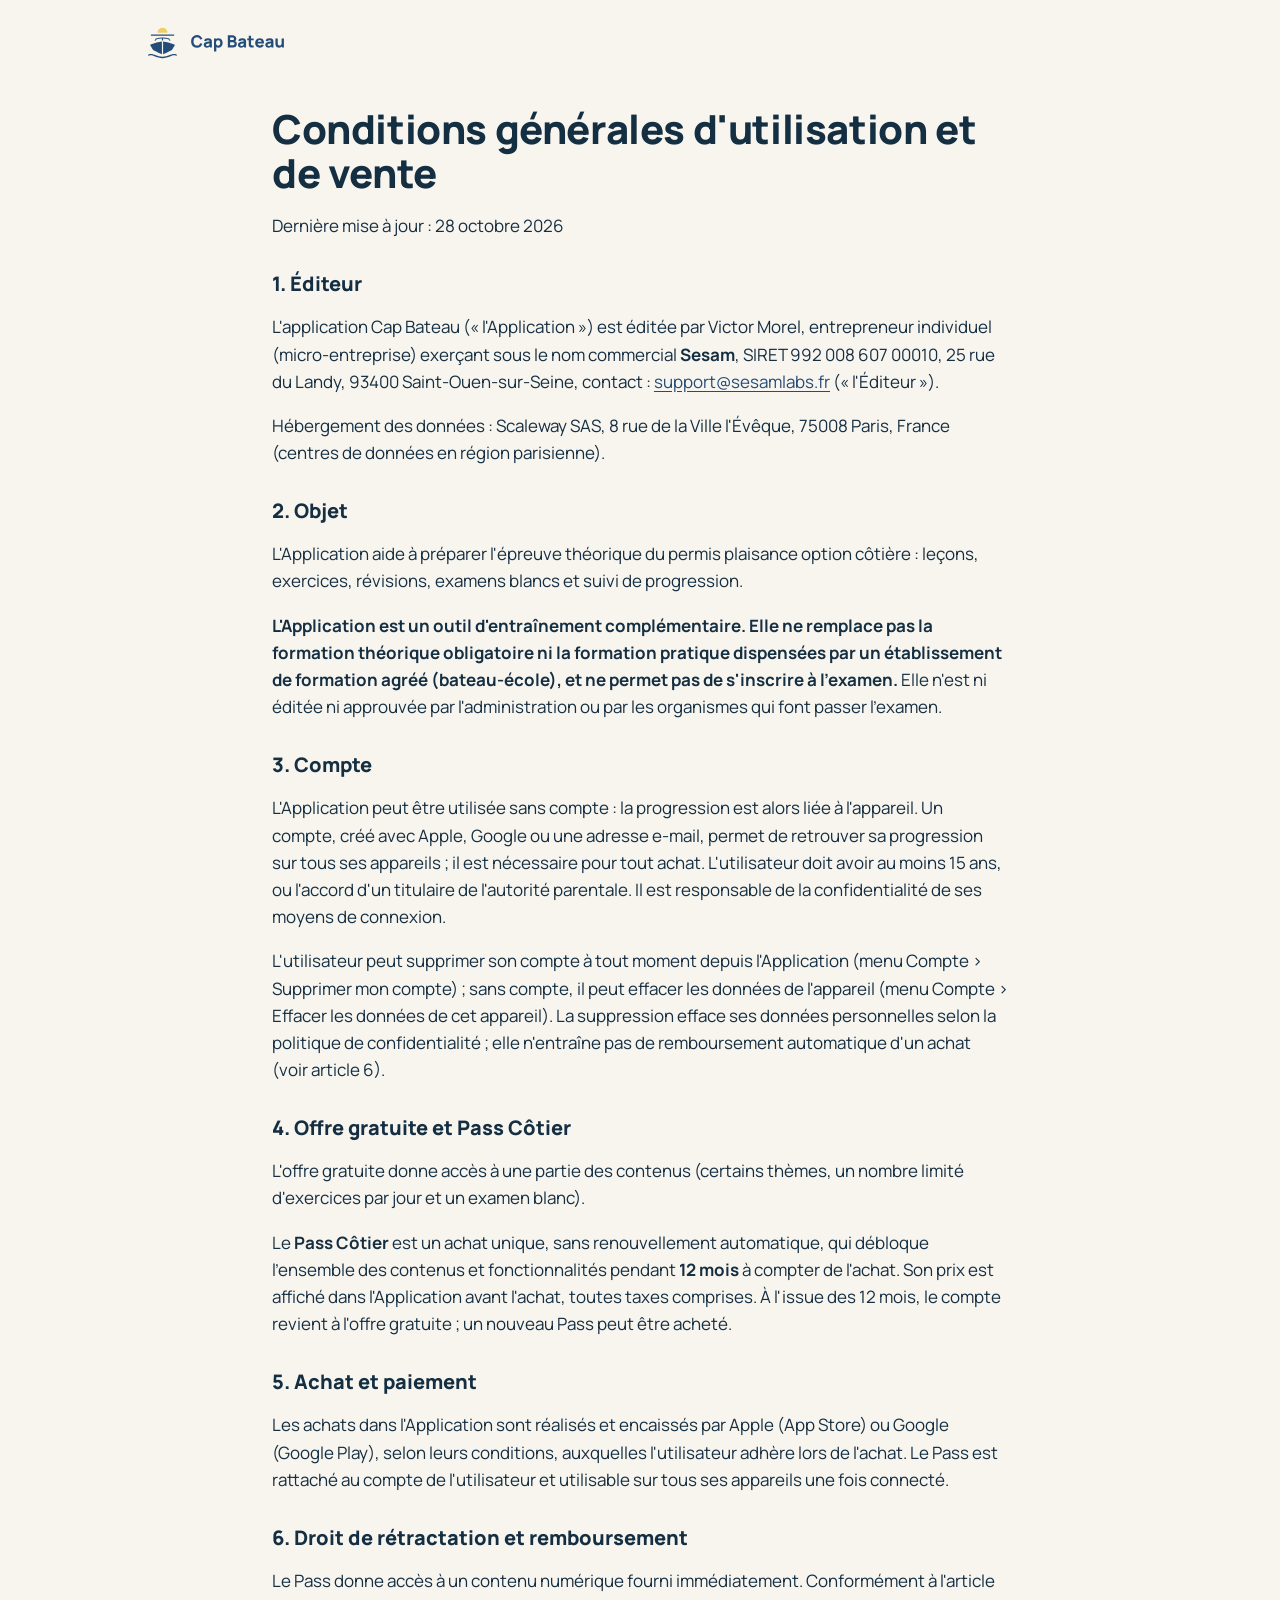
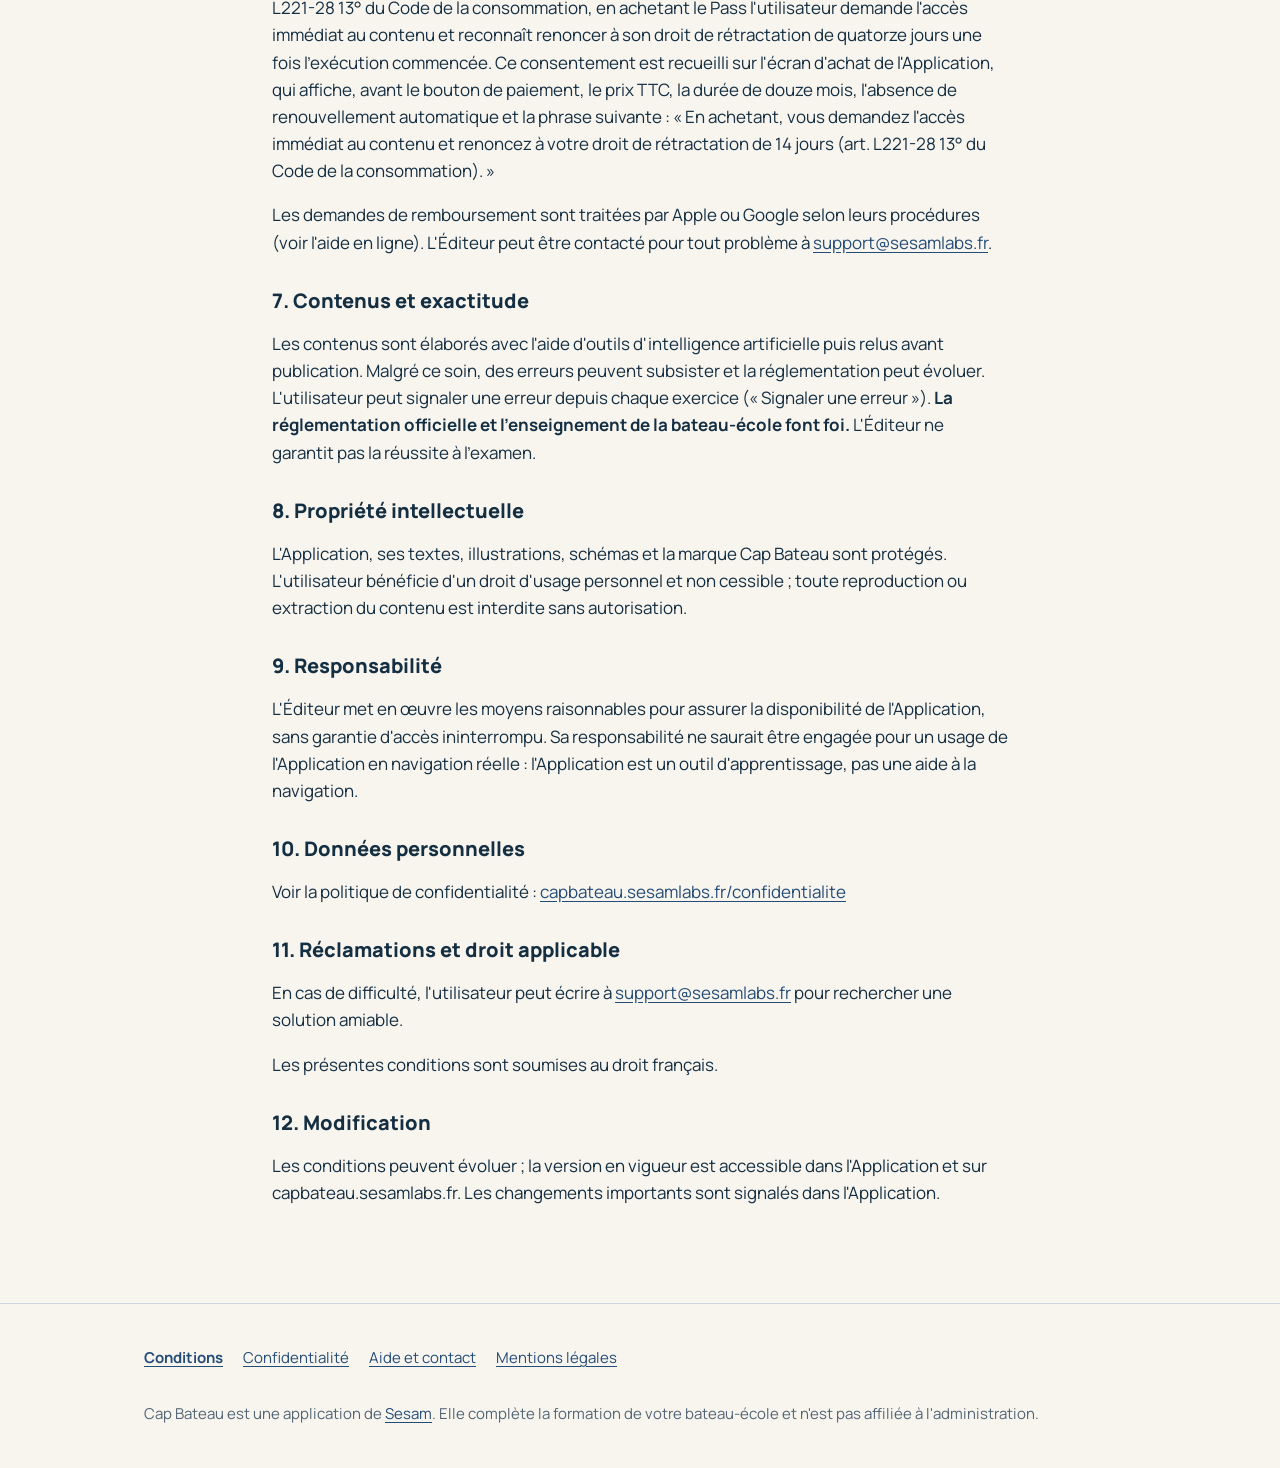
==== cgu/index.html @ d5c6e65d "Publish 63da942b0464" ====
<!DOCTYPE html>
<!-- Generated by scripts/site/capbateau.ts from docs/legal/cgu.fr.md. Edit the Markdown, not this file. -->
<html lang="fr">
<head>
  <meta charset="utf-8">
  <meta name="viewport" content="width=device-width, initial-scale=1">
  <title>Conditions générales d'utilisation et de vente — Cap Bateau</title>
  <meta name="description" content="Conditions générales d'utilisation et de vente de Cap Bateau.">
  <link rel="canonical" href="https://capbateau.sesamlabs.fr/cgu/">
  <meta name="theme-color" media="(prefers-color-scheme: light)" content="#F8F5EE">
  <meta name="theme-color" media="(prefers-color-scheme: dark)" content="#102536">
  <link rel="icon" href="/assets/favicon-32.png" type="image/png" sizes="32x32">
  <link rel="apple-touch-icon" href="/assets/apple-touch-icon.png">
  <link rel="stylesheet" href="/styles.css">
</head>
<body>
  <a class="skip-link" href="#main">Aller au contenu</a>
  <header class="site-header">
    <div class="wrap">
      <a class="brand" href="/" aria-label="Cap Bateau, accueil">
        <picture>
          <source srcset="/assets/wordmark-dark.svg" media="(prefers-color-scheme: dark)">
          <img src="/assets/wordmark.svg" alt="" width="156" height="40">
        </picture>
      </a>
    </div>
  </header>
  <main id="main" class="wrap legal">
    <h1>Conditions générales d'utilisation et de vente</h1>
    <p>Dernière mise à jour : 28 octobre 2026</p>
    <h2>1. Éditeur</h2>
    <p>L'application Cap Bateau (« l'Application ») est éditée par Victor Morel, entrepreneur individuel (micro-entreprise) exerçant sous le nom commercial <strong>Sesam</strong>, SIRET 992 008 607 00010, 25 rue du Landy, 93400 Saint-Ouen-sur-Seine, contact : <a href="mailto:support@sesamlabs.fr">support@sesamlabs.fr</a> (« l'Éditeur »).</p>
    <p>Hébergement des données : Scaleway SAS, 8 rue de la Ville l'Évêque, 75008 Paris, France (centres de données en région parisienne).</p>
    <h2>2. Objet</h2>
    <p>L'Application aide à préparer l'épreuve théorique du permis plaisance option côtière : leçons, exercices, révisions, examens blancs et suivi de progression.</p>
    <p><strong>L'Application est un outil d'entraînement complémentaire. Elle ne remplace pas la formation théorique obligatoire ni la formation pratique dispensées par un établissement de formation agréé (bateau-école), et ne permet pas de s'inscrire à l'examen.</strong> Elle n'est ni éditée ni approuvée par l'administration ou par les organismes qui font passer l'examen.</p>
    <h2>3. Compte</h2>
    <p>L'Application peut être utilisée sans compte : la progression est alors liée à l'appareil. Un compte, créé avec Apple, Google ou une adresse e-mail, permet de retrouver sa progression sur tous ses appareils ; il est nécessaire pour tout achat. L'utilisateur doit avoir au moins 15 ans, ou l'accord d'un titulaire de l'autorité parentale. Il est responsable de la confidentialité de ses moyens de connexion.</p>
    <p>L'utilisateur peut supprimer son compte à tout moment depuis l'Application (menu Compte › Supprimer mon compte) ; sans compte, il peut effacer les données de l'appareil (menu Compte › Effacer les données de cet appareil). La suppression efface ses données personnelles selon la politique de confidentialité ; elle n'entraîne pas de remboursement automatique d'un achat (voir article 6).</p>
    <h2>4. Offre gratuite et Pass Côtier</h2>
    <p>L'offre gratuite donne accès à une partie des contenus (certains thèmes, un nombre limité d'exercices par jour et un examen blanc).</p>
    <p>Le <strong>Pass Côtier</strong> est un achat unique, sans renouvellement automatique, qui débloque l'ensemble des contenus et fonctionnalités pendant <strong>12 mois</strong> à compter de l'achat. Son prix est affiché dans l'Application avant l'achat, toutes taxes comprises. À l'issue des 12 mois, le compte revient à l'offre gratuite ; un nouveau Pass peut être acheté.</p>
    <h2>5. Achat et paiement</h2>
    <p>Les achats dans l'Application sont réalisés et encaissés par Apple (App Store) ou Google (Google Play), selon leurs conditions, auxquelles l'utilisateur adhère lors de l'achat. Le Pass est rattaché au compte de l'utilisateur et utilisable sur tous ses appareils une fois connecté.</p>
    <h2>6. Droit de rétractation et remboursement</h2>
    <p>Le Pass donne accès à un contenu numérique fourni immédiatement. Conformément à l'article L221-28 13° du Code de la consommation, en achetant le Pass l'utilisateur demande l'accès immédiat au contenu et reconnaît renoncer à son droit de rétractation de quatorze jours une fois l'exécution commencée. Ce consentement est recueilli sur l'écran d'achat de l'Application, qui affiche, avant le bouton de paiement, le prix TTC, la durée de douze mois, l'absence de renouvellement automatique et la phrase suivante : « En achetant, vous demandez l'accès immédiat au contenu et renoncez à votre droit de rétractation de 14 jours (art. L221-28 13° du Code de la consommation). »</p>
    <p>Les demandes de remboursement sont traitées par Apple ou Google selon leurs procédures (voir l'aide en ligne). L'Éditeur peut être contacté pour tout problème à <a href="mailto:support@sesamlabs.fr">support@sesamlabs.fr</a>.</p>
    <h2>7. Contenus et exactitude</h2>
    <p>Les contenus sont élaborés avec l'aide d'outils d'intelligence artificielle puis relus avant publication. Malgré ce soin, des erreurs peuvent subsister et la réglementation peut évoluer. L'utilisateur peut signaler une erreur depuis chaque exercice (« Signaler une erreur »). <strong>La réglementation officielle et l'enseignement de la bateau-école font foi.</strong> L'Éditeur ne garantit pas la réussite à l'examen.</p>
    <h2>8. Propriété intellectuelle</h2>
    <p>L'Application, ses textes, illustrations, schémas et la marque Cap Bateau sont protégés. L'utilisateur bénéficie d'un droit d'usage personnel et non cessible ; toute reproduction ou extraction du contenu est interdite sans autorisation.</p>
    <h2>9. Responsabilité</h2>
    <p>L'Éditeur met en œuvre les moyens raisonnables pour assurer la disponibilité de l'Application, sans garantie d'accès ininterrompu. Sa responsabilité ne saurait être engagée pour un usage de l'Application en navigation réelle : l'Application est un outil d'apprentissage, pas une aide à la navigation.</p>
    <h2>10. Données personnelles</h2>
    <p>Voir la politique de confidentialité : <a href="/confidentialite/">capbateau.sesamlabs.fr/confidentialite</a></p>
    <h2>11. Réclamations et droit applicable</h2>
    <p>En cas de difficulté, l'utilisateur peut écrire à <a href="mailto:support@sesamlabs.fr">support@sesamlabs.fr</a> pour rechercher une solution amiable.</p>
    <p>Les présentes conditions sont soumises au droit français.</p>
    <h2>12. Modification</h2>
    <p>Les conditions peuvent évoluer ; la version en vigueur est accessible dans l'Application et sur capbateau.sesamlabs.fr. Les changements importants sont signalés dans l'Application.</p>
  </main>
  <footer class="site-footer">
    <div class="wrap">
      <nav aria-label="Informations">
        <ul>
          <li><a href="/cgu/" aria-current="page">Conditions</a></li>
          <li><a href="/confidentialite/">Confidentialité</a></li>
          <li><a href="/support/">Aide et contact</a></li>
          <li><a href="/support/#mentions-legales">Mentions légales</a></li>
        </ul>
      </nav>
      <p>Cap Bateau est une application de <a href="https://sesamlabs.fr/">Sesam</a>. Elle complète la formation de votre bateau-école et n'est pas affiliée à l'administration.</p>
    </div>
  </footer>
</body>
</html>
---- styles.css ----
/* Cap Bateau product site. Colours, font and radii come from tokens.css (generated from the brand pack). */
@import url("tokens.css");

*, *::before, *::after { box-sizing: border-box; }
html { -webkit-text-size-adjust: 100%; }
body {
  margin: 0;
  background: var(--cb-background);
  color: var(--cb-text);
  font-family: var(--cb-font);
  font-size: 1.0625rem;
  line-height: 1.6;
}
img { max-width: 100%; height: auto; }
a { color: var(--cb-primary); text-underline-offset: 0.18em; }
a:hover { color: var(--cb-primary-pressed); }
:focus-visible { outline: 3px solid var(--cb-focus); outline-offset: 2px; border-radius: 4px; }

.wrap { width: min(100% - 2rem, 62rem); margin-inline: auto; }
.skip-link { position: absolute; left: -999px; top: 0.5rem; padding: 0.5rem 1rem; background: var(--cb-surface); border-radius: var(--cb-radius-control); }
.skip-link:focus { left: 1rem; }

.site-header { padding-block: 1.25rem; }
.brand { display: inline-flex; min-height: var(--cb-touch-target); align-items: center; }
.brand img { display: block; }

.hero { padding-block: 2rem 3rem; }
.hero-grid { display: grid; gap: 2rem; align-items: center; }
@media (min-width: 46rem) { .hero-grid { grid-template-columns: 1.4fr 1fr; } }
.hero-art { justify-self: center; }
.eyebrow { margin: 0 0 0.5rem; color: var(--cb-text-secondary); font-size: 0.8125rem; font-weight: 700; letter-spacing: 0.06em; text-transform: uppercase; }
h1 { margin: 0 0 1rem; font-size: clamp(2rem, 1.2rem + 3.2vw, 3.25rem); line-height: 1.1; font-weight: 800; letter-spacing: -0.01em; }
.lede { margin: 0 0 1.25rem; font-size: 1.1875rem; color: var(--cb-text-secondary); max-width: 34rem; }
.availability {
  display: inline-block; margin: 0; padding: 0.625rem 1rem;
  background: var(--cb-surface); border: 1px solid var(--cb-border); border-radius: 999px;
  font-weight: 600;
}

.section { padding-block: 1.5rem; }
h2 { margin: 0 0 1rem; font-size: 1.5rem; line-height: 1.25; font-weight: 800; }
h3 { margin: 1.5rem 0 0.25rem; font-size: 1.0625rem; font-weight: 700; }
.features { list-style: none; margin: 0; padding: 0; display: grid; gap: 0.75rem; }
@media (min-width: 46rem) { .features { grid-template-columns: 1fr 1fr; } }
.features li, .card {
  padding: 1rem 1.25rem; background: var(--cb-surface);
  border: 1px solid var(--cb-border); border-radius: var(--cb-radius-card);
}
.features strong { display: block; }
.offer p { margin: 0 0 0.5rem; }
.offer .price { margin: 0; font-size: 1.25rem; }

.legal { padding-block: 1rem 3rem; max-width: 46rem; }
.legal h1 { font-size: clamp(1.75rem, 1.3rem + 1.8vw, 2.5rem); }
.legal h2 { margin-top: 2rem; font-size: 1.25rem; }
.table-wrap { overflow-x: auto; margin-block: 1rem; border: 1px solid var(--cb-border); border-radius: var(--cb-radius-card); background: var(--cb-surface); }
table { border-collapse: collapse; width: 100%; font-size: 0.9375rem; }
th, td { padding: 0.625rem 0.75rem; text-align: left; vertical-align: top; border-bottom: 1px solid var(--cb-border); }
th { background: var(--cb-surface-subtle); }
tbody tr:last-child td { border-bottom: 0; }
.placeholder { background: var(--cb-warning-surface); color: var(--cb-warning); border-radius: 4px; padding-inline: 0.2em; }
.draft { padding: 0.75rem 1rem; border-radius: var(--cb-radius-control); font-weight: 600; }

.button {
  display: inline-flex; align-items: center; min-height: var(--cb-touch-target); padding-inline: 1.25rem;
  background: var(--cb-primary); color: var(--cb-on-primary); border-radius: var(--cb-radius-control);
  font-weight: 700; text-decoration: none;
}
.button:hover { background: var(--cb-primary-pressed); color: var(--cb-on-primary); }

.site-footer { margin-top: 2rem; padding-block: 2rem; border-top: 1px solid var(--cb-border); color: var(--cb-text-secondary); font-size: 0.9375rem; }
.site-footer ul { list-style: none; margin: 0 0 0.75rem; padding: 0; display: flex; flex-wrap: wrap; gap: 0.25rem 1.25rem; }
.site-footer a { display: inline-block; min-height: 2.75rem; line-height: 2.75rem; }
.site-footer p { margin: 0; }
[aria-current="page"] { font-weight: 700; }
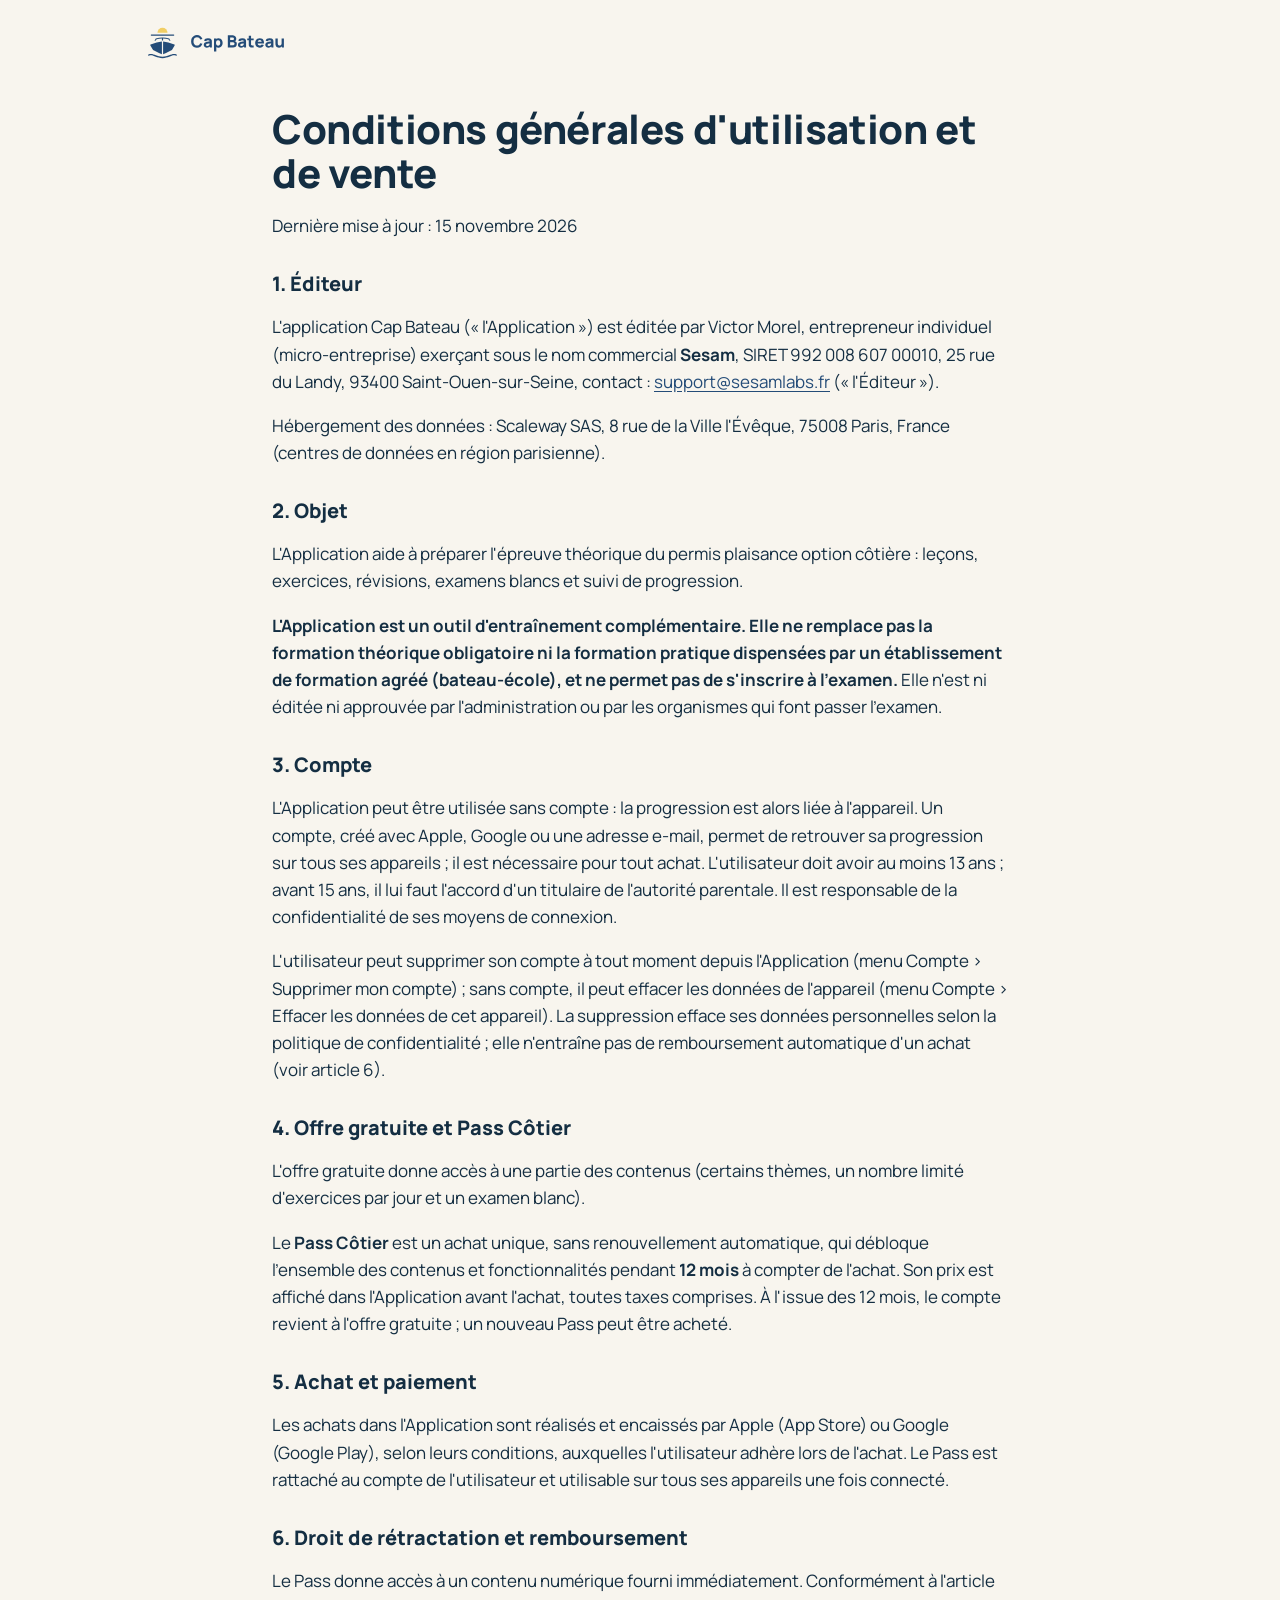
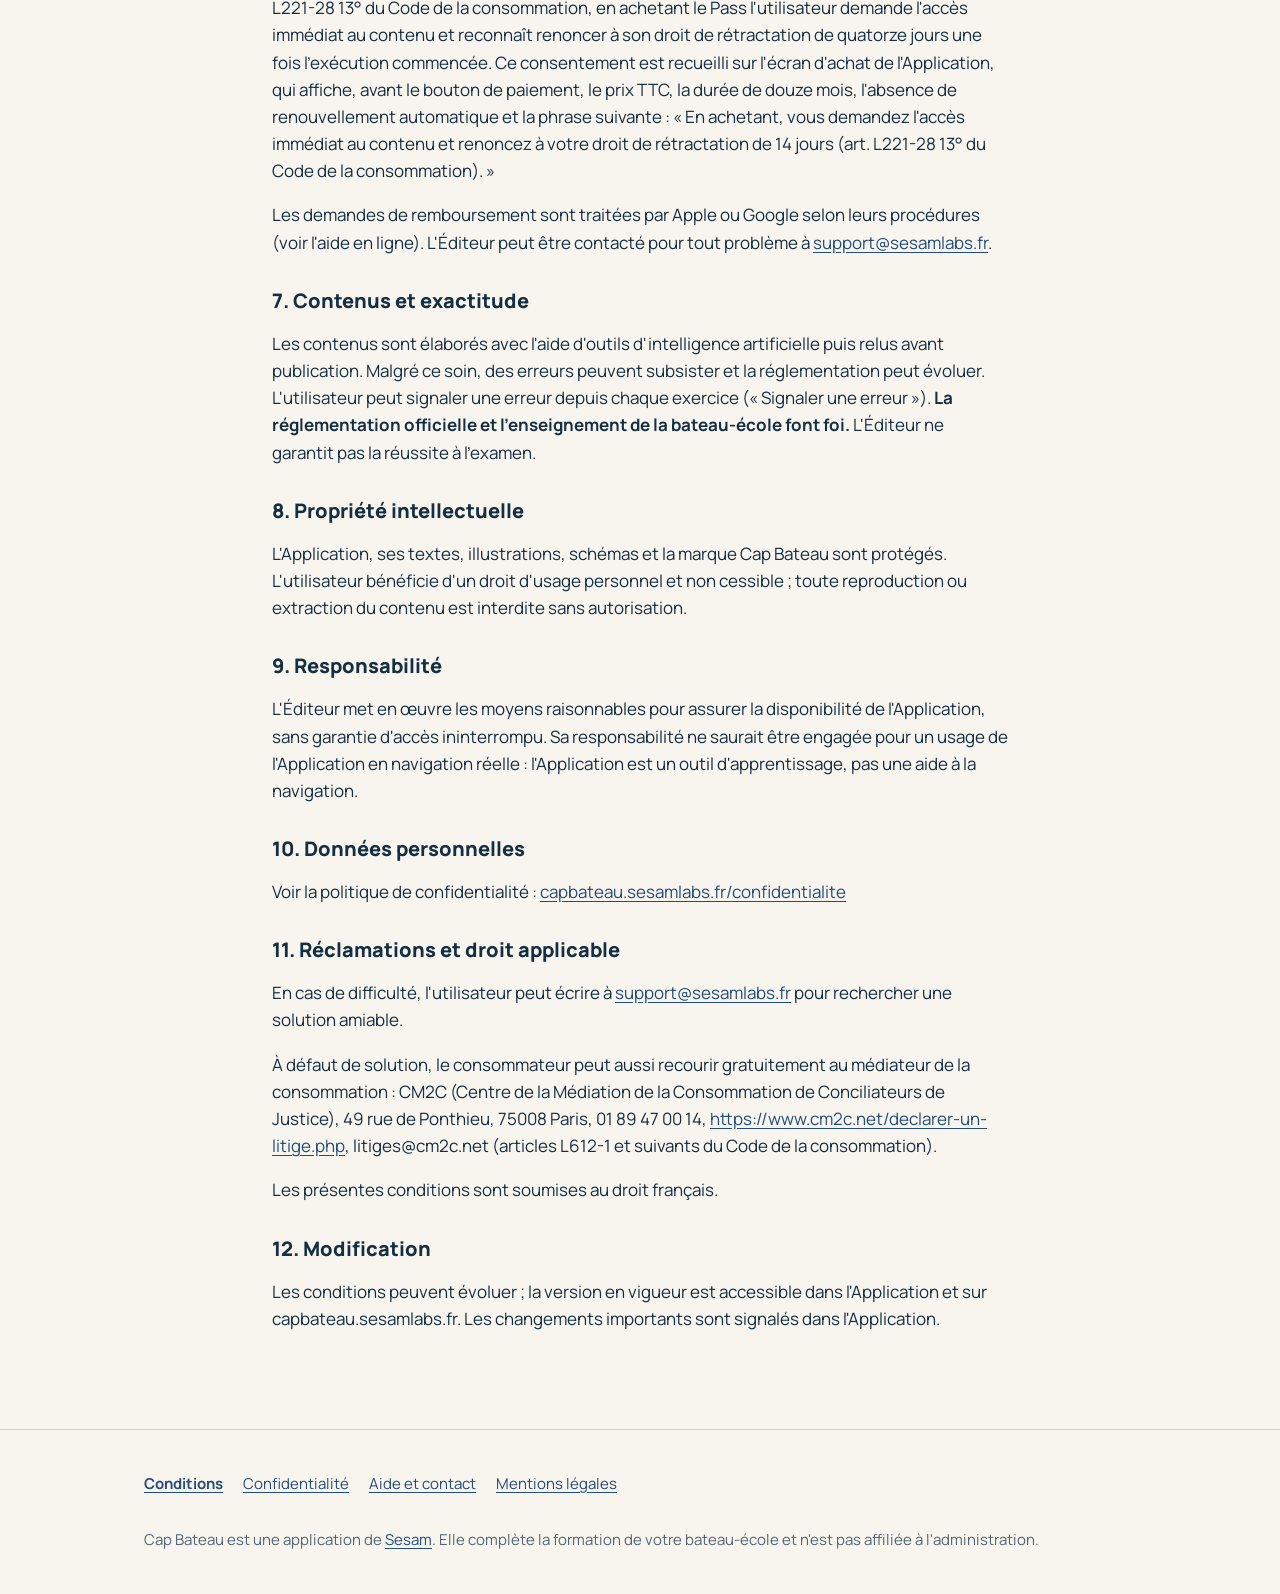
==== commit b8242310: "Publish 8bdd0d73d88e" ====
--- a/cgu/index.html
+++ b/cgu/index.html
@@ -1,5 +1,5 @@
 <!DOCTYPE html>
-<!-- Generated by scripts/site/capbateau.ts from docs/legal/cgu.fr.md. Edit the Markdown, not this file. -->
+<!-- Generated by scripts/site/build.ts capbateau from docs/legal/templates/cgu.fr.md. Edit the template or sites/capbateau/site.json, not this file. -->
 <html lang="fr">
 <head>
   <meta charset="utf-8">
@@ -7,6 +7,17 @@
   <title>Conditions générales d'utilisation et de vente — Cap Bateau</title>
   <meta name="description" content="Conditions générales d'utilisation et de vente de Cap Bateau.">
   <link rel="canonical" href="https://capbateau.sesamlabs.fr/cgu/">
+  <meta property="og:type" content="website">
+  <meta property="og:site_name" content="Cap Bateau">
+  <meta property="og:locale" content="fr_FR">
+  <meta property="og:title" content="Conditions générales d'utilisation et de vente — Cap Bateau">
+  <meta property="og:description" content="Conditions générales d'utilisation et de vente de Cap Bateau.">
+  <meta property="og:url" content="https://capbateau.sesamlabs.fr/cgu/">
+  <meta property="og:image" content="https://capbateau.sesamlabs.fr/assets/og.png">
+  <meta property="og:image:width" content="1200">
+  <meta property="og:image:height" content="630">
+  <meta property="og:image:alt" content="Conditions générales d'utilisation et de vente de Cap Bateau.">
+  <meta name="twitter:card" content="summary_large_image">
   <meta name="theme-color" media="(prefers-color-scheme: light)" content="#F8F5EE">
   <meta name="theme-color" media="(prefers-color-scheme: dark)" content="#102536">
   <link rel="icon" href="/assets/favicon-32.png" type="image/png" sizes="32x32">
@@ -27,7 +38,7 @@
   </header>
   <main id="main" class="wrap legal">
     <h1>Conditions générales d'utilisation et de vente</h1>
-    <p>Dernière mise à jour : 28 octobre 2026</p>
+    <p>Dernière mise à jour : 15 novembre 2026</p>
     <h2>1. Éditeur</h2>
     <p>L'application Cap Bateau (« l'Application ») est éditée par Victor Morel, entrepreneur individuel (micro-entreprise) exerçant sous le nom commercial <strong>Sesam</strong>, SIRET 992 008 607 00010, 25 rue du Landy, 93400 Saint-Ouen-sur-Seine, contact : <a href="mailto:support@sesamlabs.fr">support@sesamlabs.fr</a> (« l'Éditeur »).</p>
     <p>Hébergement des données : Scaleway SAS, 8 rue de la Ville l'Évêque, 75008 Paris, France (centres de données en région parisienne).</p>
@@ -35,7 +46,7 @@
     <p>L'Application aide à préparer l'épreuve théorique du permis plaisance option côtière : leçons, exercices, révisions, examens blancs et suivi de progression.</p>
     <p><strong>L'Application est un outil d'entraînement complémentaire. Elle ne remplace pas la formation théorique obligatoire ni la formation pratique dispensées par un établissement de formation agréé (bateau-école), et ne permet pas de s'inscrire à l'examen.</strong> Elle n'est ni éditée ni approuvée par l'administration ou par les organismes qui font passer l'examen.</p>
     <h2>3. Compte</h2>
-    <p>L'Application peut être utilisée sans compte : la progression est alors liée à l'appareil. Un compte, créé avec Apple, Google ou une adresse e-mail, permet de retrouver sa progression sur tous ses appareils ; il est nécessaire pour tout achat. L'utilisateur doit avoir au moins 15 ans, ou l'accord d'un titulaire de l'autorité parentale. Il est responsable de la confidentialité de ses moyens de connexion.</p>
+    <p>L'Application peut être utilisée sans compte : la progression est alors liée à l'appareil. Un compte, créé avec Apple, Google ou une adresse e-mail, permet de retrouver sa progression sur tous ses appareils ; il est nécessaire pour tout achat. L'utilisateur doit avoir au moins 13 ans ; avant 15 ans, il lui faut l'accord d'un titulaire de l'autorité parentale. Il est responsable de la confidentialité de ses moyens de connexion.</p>
     <p>L'utilisateur peut supprimer son compte à tout moment depuis l'Application (menu Compte › Supprimer mon compte) ; sans compte, il peut effacer les données de l'appareil (menu Compte › Effacer les données de cet appareil). La suppression efface ses données personnelles selon la politique de confidentialité ; elle n'entraîne pas de remboursement automatique d'un achat (voir article 6).</p>
     <h2>4. Offre gratuite et Pass Côtier</h2>
     <p>L'offre gratuite donne accès à une partie des contenus (certains thèmes, un nombre limité d'exercices par jour et un examen blanc).</p>
@@ -55,6 +66,7 @@
     <p>Voir la politique de confidentialité : <a href="/confidentialite/">capbateau.sesamlabs.fr/confidentialite</a></p>
     <h2>11. Réclamations et droit applicable</h2>
     <p>En cas de difficulté, l'utilisateur peut écrire à <a href="mailto:support@sesamlabs.fr">support@sesamlabs.fr</a> pour rechercher une solution amiable.</p>
+    <p>À défaut de solution, le consommateur peut aussi recourir gratuitement au médiateur de la consommation : CM2C (Centre de la Médiation de la Consommation de Conciliateurs de Justice), 49 rue de Ponthieu, 75008 Paris, 01 89 47 00 14, <a href="https://www.cm2c.net/declarer-un-litige.php">https://www.cm2c.net/declarer-un-litige.php</a>, litiges@cm2c.net (articles L612-1 et suivants du Code de la consommation).</p>
     <p>Les présentes conditions sont soumises au droit français.</p>
     <h2>12. Modification</h2>
     <p>Les conditions peuvent évoluer ; la version en vigueur est accessible dans l'Application et sur capbateau.sesamlabs.fr. Les changements importants sont signalés dans l'Application.</p>
